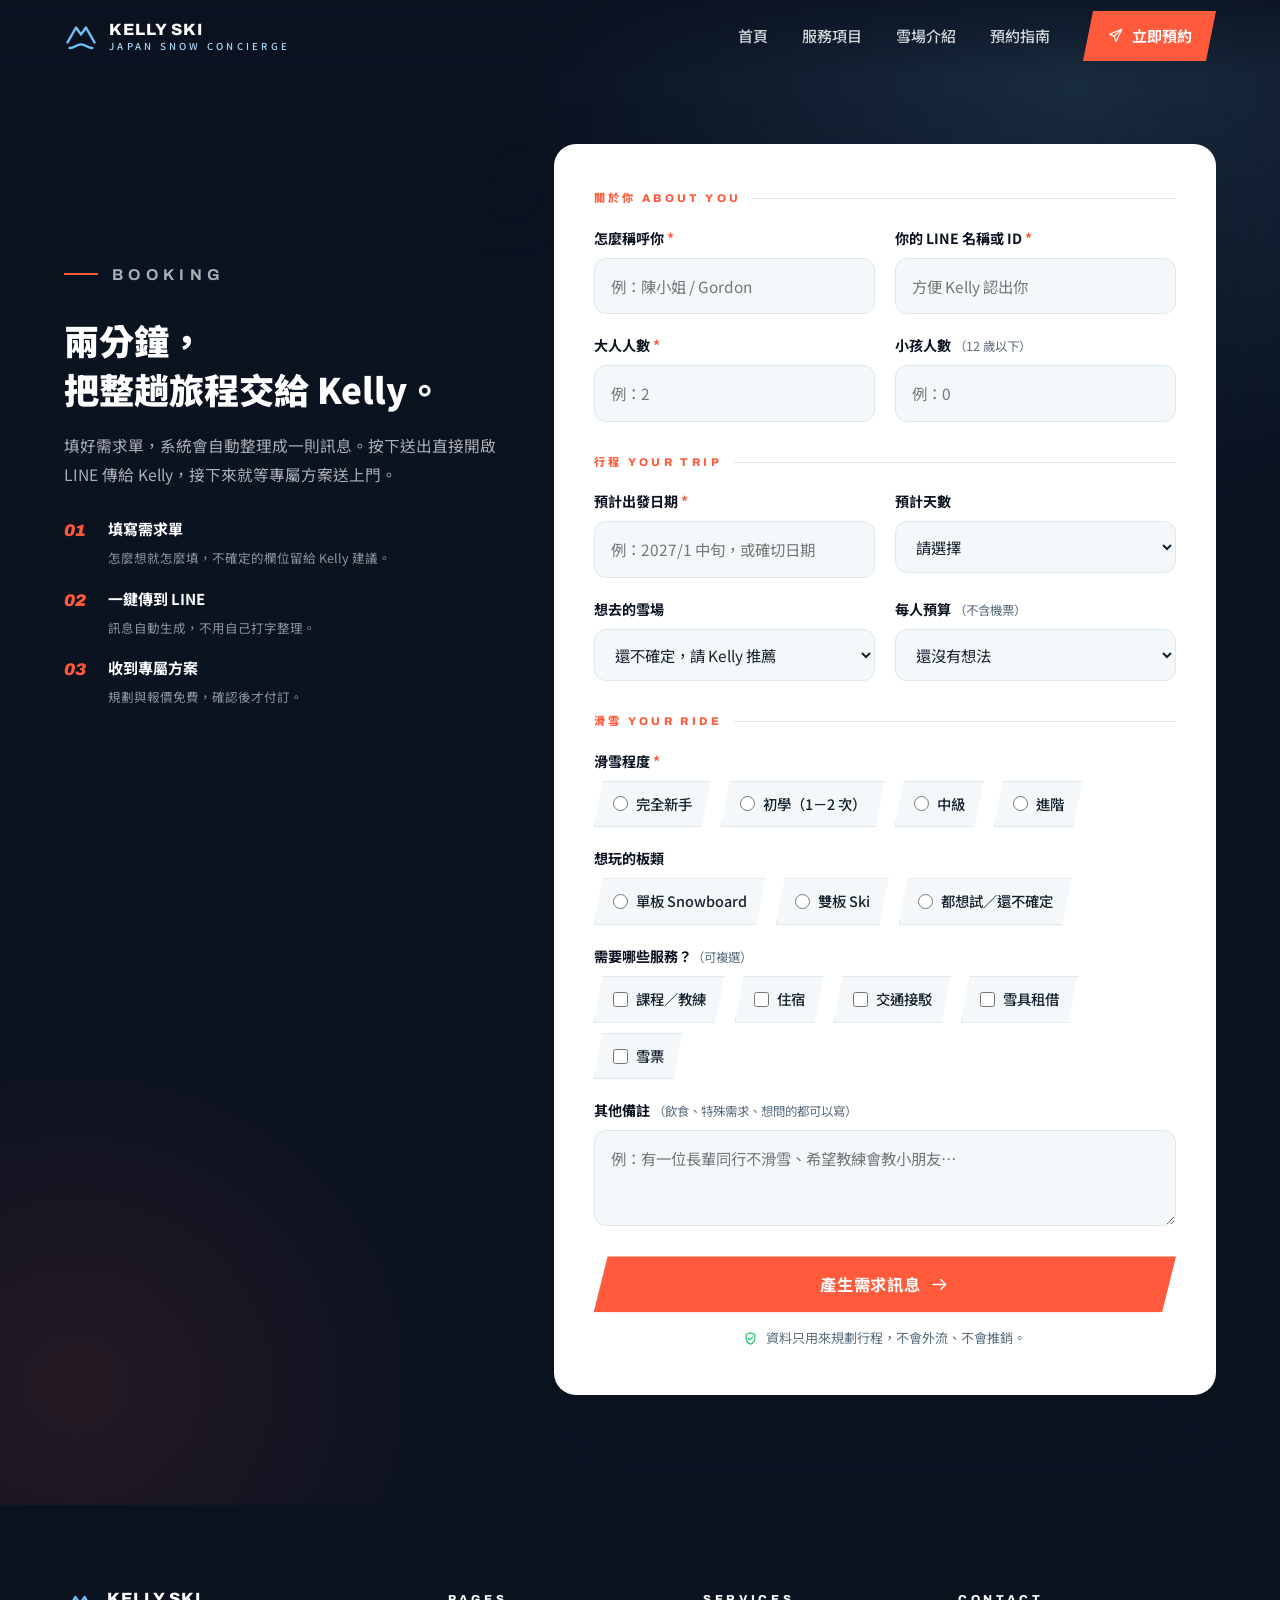
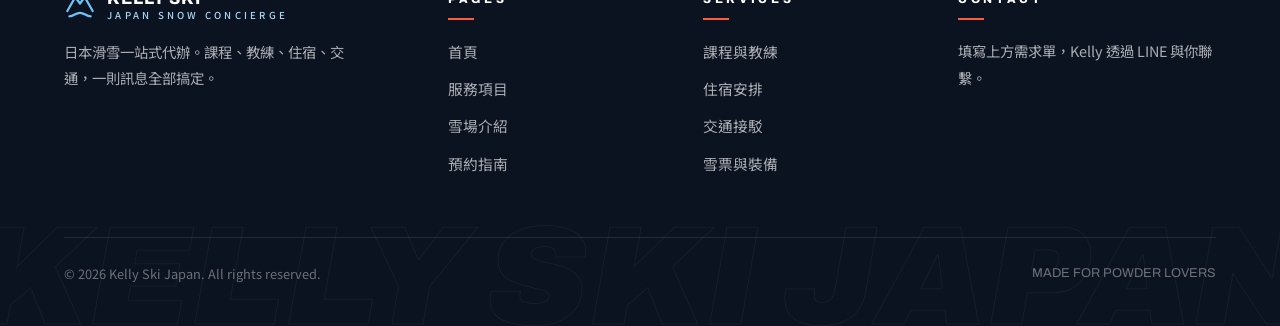
==== booking.html @ 8070adba "Redesign as premium multi-page site with hand-drawn SVG artwork - Split single page into 5 pages: ho" ====
<!DOCTYPE html>
<html lang="zh-Hant">
<head>
<meta charset="UTF-8">
<meta name="viewport" content="width=device-width, initial-scale=1.0">
<title>立即預約｜Kelly Ski Japan 日本滑雪一站式代辦</title>
<meta name="description" content="兩分鐘填寫滑雪需求單：日期、人數、程度、預算，自動整理成訊息一鍵傳給 Kelly 的 LINE，免費規劃專屬行程。">
<link rel="icon" href="data:image/svg+xml,%3Csvg xmlns='http://www.w3.org/2000/svg' viewBox='0 0 64 64'%3E%3Crect width='64' height='64' rx='14' fill='%230b1220'/%3E%3Cpath d='M10 44 26 18l10 14 6-8 12 20Z' fill='%236fc3f7'/%3E%3Cpath d='M14 52c8 0 10-5 18-5s10 5 18 5' stroke='%23ff5a3c' stroke-width='4' fill='none' stroke-linecap='round'/%3E%3C/svg%3E">
<link rel="preconnect" href="https://fonts.googleapis.com">
<link rel="preconnect" href="https://fonts.gstatic.com" crossorigin>
<link href="https://fonts.googleapis.com/css2?family=Archivo:ital,wght@0,500;0,700;0,800;0,900;1,700;1,900&family=Noto+Sans+TC:wght@400;500;700;900&display=swap" rel="stylesheet">
<link rel="stylesheet" href="styles.css">
<style>
  .booking-page {
    background:
      radial-gradient(70% 46% at 84% 6%, rgba(111, 195, 247, 0.14), transparent 62%),
      radial-gradient(50% 40% at 6% 92%, rgba(255, 90, 60, 0.1), transparent 60%),
      var(--k-black);
    min-height: 100vh;
    padding: calc(var(--nav-h) + 72px) 0 110px;
    position: relative;
    overflow: hidden;
  }
  .booking-page .ghost { top: 90px; right: -30px; }
</style>
</head>
<body data-page="booking">

<!-- ======= 手繪圖示庫 ======= -->
<svg xmlns="http://www.w3.org/2000/svg" style="display:none" aria-hidden="true">
  <symbol id="i-mark" viewBox="0 0 24 24"><path d="M2.5 16.5 8.5 6l3.5 5 3.5-5 6 10.5"/><path d="M4 20.5c3.5 0 4.5-2.6 8-2.6s4.5 2.6 8 2.6"/></symbol>
  <symbol id="i-ski" viewBox="0 0 24 24"><circle cx="15" cy="4.2" r="1.9"/><path d="M14 7.2 10.5 11l2.6 3-1.8 3.6"/><path d="M13.4 8.6l3.4 1.6 2.2 3.4"/><path d="M4.5 19.2 19 15.4"/><path d="M6 21.8 20.5 18"/></symbol>
  <symbol id="i-board" viewBox="0 0 24 24"><g transform="rotate(-22 12 12)"><rect x="3" y="9.6" width="18" height="4.8" rx="2.4"/><path d="M8.5 9.6v4.8M15.5 9.6v4.8"/></g></symbol>
  <symbol id="i-coach" viewBox="0 0 24 24"><path d="M3.5 10.2 13.5 6v12l-10-4.2v-3.6Z"/><path d="M6.5 15.4V19a1.5 1.5 0 0 0 3 0v-2.2"/><path d="M16.5 9.2a4.6 4.6 0 0 1 0 5.6"/><path d="M19 7a8 8 0 0 1 0 10"/></symbol>
  <symbol id="i-bed" viewBox="0 0 24 24"><path d="M3 19V9"/><path d="M3 13h13.5A4.5 4.5 0 0 1 21 17.5V19"/><path d="M3 17h18"/><circle cx="7.2" cy="10.8" r="1.8"/></symbol>
  <symbol id="i-bus" viewBox="0 0 24 24"><rect x="3.5" y="4.5" width="17" height="13" rx="2.5"/><path d="M3.5 11.5h17"/><path d="M12 4.5v7"/><circle cx="7.6" cy="19.4" r="1.4"/><circle cx="16.4" cy="19.4" r="1.4"/></symbol>
  <symbol id="i-lift" viewBox="0 0 24 24"><path d="M2 5l20-2.6"/><path d="M12.4 3.9V8"/><rect x="7.5" y="8" width="9.8" height="9.5" rx="2.4"/><path d="M7.5 12.6h9.8"/></symbol>
  <symbol id="i-ticket" viewBox="0 0 24 24"><path d="M4 8.5a2 2 0 0 1 2-2h12a2 2 0 0 1 2 2v1.2a2.3 2.3 0 0 0 0 4.6v1.2a2 2 0 0 1-2 2H6a2 2 0 0 1-2-2v-1.2a2.3 2.3 0 0 0 0-4.6Z"/><path d="M14.5 6.5v11" stroke-dasharray="2.4 2.6"/></symbol>
  <symbol id="i-gear" viewBox="0 0 24 24"><path d="M5 13a7 7 0 0 1 14 0v2.4a1.6 1.6 0 0 1-1.6 1.6H6.6A1.6 1.6 0 0 1 5 15.4Z"/><path d="M5 13h14"/><path d="M9 17v1.3a3 3 0 0 0 6 0V17"/></symbol>
  <symbol id="i-cal" viewBox="0 0 24 24"><rect x="3.8" y="5.5" width="16.4" height="15" rx="2.5"/><path d="M3.8 10.5h16.4"/><path d="M8.5 3.2v4M15.5 3.2v4"/><path d="M8 14.5h3M13 14.5h3M8 17.5h3"/></symbol>
  <symbol id="i-pin" viewBox="0 0 24 24"><path d="M12 21.5S5.5 15.8 5.5 11a6.5 6.5 0 0 1 13 0c0 4.8-6.5 10.5-6.5 10.5Z"/><circle cx="12" cy="10.8" r="2.4"/></symbol>
  <symbol id="i-chat" viewBox="0 0 24 24"><path d="M4 7A2.8 2.8 0 0 1 6.8 4.2h10.4A2.8 2.8 0 0 1 20 7v6.4a2.8 2.8 0 0 1-2.8 2.8H10l-4.6 4v-4h-.4A2.8 2.8 0 0 1 4 13.4Z"/><path d="M8.4 10.7h.01M12 10.7h.01M15.6 10.7h.01" stroke-width="2.6"/></symbol>
  <symbol id="i-snow" viewBox="0 0 24 24"><path d="M12 2.8v18.4"/><path d="M4 7.4l16 9.2M20 7.4 4 16.6"/><path d="M9.6 4.4 12 6.5l2.4-2.1M14.4 19.6 12 17.5l-2.4 2.1"/></symbol>
  <symbol id="i-powder" viewBox="0 0 24 24"><path d="M3 9.4c3 0 3 2.2 6 2.2s3-2.2 6-2.2 3 2.2 6 2.2"/><path d="M3 15c3 0 3 2.2 6 2.2s3-2.2 6-2.2 3 2.2 6 2.2"/></symbol>
  <symbol id="i-check" viewBox="0 0 24 24"><circle cx="12" cy="12" r="8.6"/><path d="M8.2 12.4l2.6 2.7 5-5.4"/></symbol>
  <symbol id="i-tick" viewBox="0 0 24 24"><path d="M4.5 12.8l5 5L19.5 6.6"/></symbol>
  <symbol id="i-arrow" viewBox="0 0 24 24"><path d="M4 12h15"/><path d="M13.5 5.8 19.7 12l-6.2 6.2"/></symbol>
  <symbol id="i-chev" viewBox="0 0 24 24"><path d="M6 9.4l6 6 6-6"/></symbol>
  <symbol id="i-clock" viewBox="0 0 24 24"><circle cx="12" cy="12" r="8.6"/><path d="M12 7.4V12l3.4 2.2"/></symbol>
  <symbol id="i-yen" viewBox="0 0 24 24"><circle cx="12" cy="12" r="8.6"/><path d="M8.8 7.6 12 12.4l3.2-4.8M12 12.4V17M9.4 13.6h5.2M9.4 15.8h5.2"/></symbol>
  <symbol id="i-level" viewBox="0 0 24 24"><path d="M4.5 19.5v-3.4M9.5 19.5v-6.8M14.5 19.5V9.3M19.5 19.5V5.5"/></symbol>
  <symbol id="i-group" viewBox="0 0 24 24"><circle cx="9" cy="8.4" r="3.1"/><path d="M3.4 19.6a5.6 5.6 0 0 1 11.2 0"/><circle cx="16.9" cy="9.6" r="2.4"/><path d="M16.4 19.6a5.4 5.4 0 0 1 4.2-5.2"/></symbol>
  <symbol id="i-star" viewBox="0 0 24 24"><path d="m12 3.6 2.5 5.2 5.7.8-4.1 4 1 5.7-5.1-2.7-5.1 2.7 1-5.7-4.1-4 5.7-.8Z"/></symbol>
  <symbol id="i-shield" viewBox="0 0 24 24"><path d="M12 2.8 19 5.6v5.5c0 4.6-3 8.4-7 10-4-1.6-7-5.4-7-10V5.6Z"/><path d="m8.8 11.7 2.3 2.3 4.1-4.3"/></symbol>
  <symbol id="i-doc" viewBox="0 0 24 24"><path d="M6.5 4.6A1.6 1.6 0 0 1 8.1 3h5.7L18.5 7.7V19.4a1.6 1.6 0 0 1-1.6 1.6H8.1a1.6 1.6 0 0 1-1.6-1.6Z"/><path d="M13.8 3v4.9h4.7"/><path d="M9.6 12.4h5.2M9.6 15.8h5.2"/></symbol>
  <symbol id="i-send" viewBox="0 0 24 24"><path d="M20.6 3.4 3.4 10.2l6.7 2.7 2.7 7.7 7.8-17.2Z"/><path d="M20.6 3.4 10.1 12.9"/></symbol>
  <symbol id="i-copy" viewBox="0 0 24 24"><rect x="8.6" y="8.6" width="11" height="11.8" rx="2"/><path d="M15.4 8.6V6.2a2 2 0 0 0-2-2H6.2a2 2 0 0 0-2 2v7.2a2 2 0 0 0 2 2h2.4"/></symbol>
  <symbol id="i-onsen" viewBox="0 0 24 24"><path d="M4.5 14h15v.8a7.5 7.5 0 0 1-15 0Z"/><path d="M8.6 4.5c-1 1.4.8 2.4-.2 3.8M12 4.5c-1 1.4.8 2.4-.2 3.8M15.4 4.5c-1 1.4.8 2.4-.2 3.8"/></symbol>
  <symbol id="i-flag" viewBox="0 0 24 24"><path d="M6.5 21.5v-17"/><path d="M6.5 5c2-1.3 4-1.3 6 0s4 1.3 6 0v7.4c-2 1.3-4 1.3-6 0s-4-1.3-6 0"/></symbol>
  <symbol id="i-menu" viewBox="0 0 24 24"><path d="M4 7.2h16M4 12h16M4 16.8h10"/></symbol>
  <symbol id="i-close" viewBox="0 0 24 24"><path d="M5.6 5.6l12.8 12.8M18.4 5.6 5.6 18.4"/></symbol>
</svg>

<!-- ======= 導覽列 ======= -->
<header class="site-nav scrolled">
  <div class="nav-inner">
    <a class="brand" href="index.html">
      <svg class="mark ico" style="width:34px;height:34px;color:#6fc3f7"><use href="#i-mark"/></svg>
      <span class="brand-txt"><b>KELLY SKI</b><span>JAPAN SNOW CONCIERGE</span></span>
    </a>
    <button class="nav-burger" aria-label="開啟選單">
      <svg class="ico ic-menu"><use href="#i-menu"/></svg>
      <svg class="ico ic-close"><use href="#i-close"/></svg>
    </button>
    <nav class="nav-links">
      <a href="index.html">首頁</a>
      <a href="services.html">服務項目</a>
      <a href="resorts.html">雪場介紹</a>
      <a href="guide.html">預約指南</a>
      <a href="booking.html" class="nav-cta active"><svg class="ico"><use href="#i-send"/></svg>立即預約</a>
    </nav>
  </div>
</header>

<!-- ======= 預約區 ======= -->
<div class="booking-page">
  <span class="ghost">BOOK NOW</span>
  <div class="container">
    <div class="booking-wrap">

      <!-- 側欄說明 -->
      <aside class="booking-side reveal">
        <p class="eyebrow">Booking</p>
        <h2>兩分鐘，<br>把整趟旅程交給 Kelly。</h2>
        <p>填好需求單，系統會自動整理成一則訊息。按下送出直接開啟 LINE 傳給 Kelly，接下來就等專屬方案送上門。</p>
        <ul class="side-steps">
          <li><span class="sn en">01</span><span><b>填寫需求單</b><small>怎麼想就怎麼填，不確定的欄位留給 Kelly 建議。</small></span></li>
          <li><span class="sn en">02</span><span><b>一鍵傳到 LINE</b><small>訊息自動生成，不用自己打字整理。</small></span></li>
          <li><span class="sn en">03</span><span><b>收到專屬方案</b><small>規劃與報價免費，確認後才付訂。</small></span></li>
        </ul>
      </aside>

      <!-- 表單 -->
      <div>
        <form class="booking reveal" id="bookingForm" novalidate style="--d:0.1s">
          <p class="form-sec-label">關於你 About You</p>
          <div class="form-grid">
            <div class="field">
              <label for="fName">怎麼稱呼你 <span class="req">*</span></label>
              <input type="text" id="fName" name="name" placeholder="例：陳小姐 / Gordon" required>
            </div>
            <div class="field">
              <label for="fLine">你的 LINE 名稱或 ID <span class="req">*</span></label>
              <input type="text" id="fLine" name="line" placeholder="方便 Kelly 認出你" required>
            </div>
            <div class="field">
              <label for="fAdults">大人人數 <span class="req">*</span></label>
              <input type="number" id="fAdults" name="adults" min="1" max="50" placeholder="例：2" required>
            </div>
            <div class="field">
              <label for="fKids">小孩人數 <span class="opt">（12 歲以下）</span></label>
              <input type="number" id="fKids" name="kids" min="0" max="50" placeholder="例：0">
            </div>
          </div>

          <p class="form-sec-label">行程 Your Trip</p>
          <div class="form-grid">
            <div class="field">
              <label for="fDate">預計出發日期 <span class="req">*</span></label>
              <input type="text" id="fDate" name="date" placeholder="例：2027/1 中旬，或確切日期" required>
            </div>
            <div class="field">
              <label for="fDays">預計天數</label>
              <select id="fDays" name="days">
                <option value="">請選擇</option>
                <option>3 天以內</option>
                <option>4－5 天</option>
                <option>6－7 天</option>
                <option>8 天以上</option>
                <option>還不確定</option>
              </select>
            </div>
            <div class="field">
              <label for="fResort">想去的雪場</label>
              <select id="fResort" name="resort">
                <option value="">還不確定，請 Kelly 推薦</option>
                <option>二世谷 Niseko</option>
                <option>留壽都 Rusutsu</option>
                <option>富良野 Furano</option>
                <option>白馬 Hakuba</option>
                <option>野澤溫泉 Nozawa</option>
                <option>藏王溫泉 Zao</option>
                <option>苗場 Naeba</option>
                <option>輕井澤 Karuizawa</option>
                <option>其他（備註說明）</option>
              </select>
            </div>
            <div class="field">
              <label for="fBudget">每人預算 <span class="opt">（不含機票）</span></label>
              <select id="fBudget" name="budget">
                <option value="">還沒有想法</option>
                <option>3 萬台幣以內</option>
                <option>3－5 萬台幣</option>
                <option>5－8 萬台幣</option>
                <option>8 萬台幣以上</option>
              </select>
            </div>
          </div>

          <p class="form-sec-label">滑雪 Your Ride</p>
          <div class="form-grid">
            <div class="field full">
              <label>滑雪程度 <span class="req">*</span></label>
              <div class="choice-group">
                <label><input type="radio" name="level" value="完全新手（沒滑過）" required>完全新手</label>
                <label><input type="radio" name="level" value="初學（滑過 1－2 次）">初學（1－2 次）</label>
                <label><input type="radio" name="level" value="中級（可自行滑行）">中級</label>
                <label><input type="radio" name="level" value="進階">進階</label>
              </div>
            </div>
            <div class="field full">
              <label>想玩的板類</label>
              <div class="choice-group">
                <label><input type="radio" name="board" value="單板 Snowboard">單板 Snowboard</label>
                <label><input type="radio" name="board" value="雙板 Ski">雙板 Ski</label>
                <label><input type="radio" name="board" value="都想試 / 還不確定">都想試／還不確定</label>
              </div>
            </div>
            <div class="field full">
              <label>需要哪些服務？<span class="opt">（可複選）</span></label>
              <div class="choice-group">
                <label><input type="checkbox" name="services" value="滑雪課程／教練">課程／教練</label>
                <label><input type="checkbox" name="services" value="住宿">住宿</label>
                <label><input type="checkbox" name="services" value="交通接駁">交通接駁</label>
                <label><input type="checkbox" name="services" value="雪具租借">雪具租借</label>
                <label><input type="checkbox" name="services" value="雪票">雪票</label>
              </div>
            </div>
            <div class="field full">
              <label for="fNote">其他備註 <span class="opt">（飲食、特殊需求、想問的都可以寫）</span></label>
              <textarea id="fNote" name="note" placeholder="例：有一位長輩同行不滑雪、希望教練會教小朋友…"></textarea>
            </div>
          </div>

          <div class="form-actions">
            <button type="submit" class="btn btn-primary btn-block">產生需求訊息<svg class="ico slide"><use href="#i-arrow"/></svg></button>
            <p class="form-note"><svg class="ico"><use href="#i-shield"/></svg>資料只用來規劃行程，不會外流、不會推銷。</p>
          </div>
        </form>

        <!-- 結果 -->
        <div class="result" id="result">
          <h3><svg class="ico"><use href="#i-check"/></svg>需求單完成！</h3>
          <p class="hint">訊息已幫你整理好——按下方按鈕傳給 Kelly，或複製後貼到 LINE。</p>
          <textarea id="resultText" readonly></textarea>
          <div class="result-actions">
            <button class="btn btn-line-g" id="btnLine"><svg class="ico"><use href="#i-send"/></svg>用 LINE 傳給 Kelly</button>
            <button class="btn btn-dark" id="btnCopy"><svg class="ico"><use href="#i-copy"/></svg>複製訊息</button>
          </div>
        </div>
      </div>
    </div>
  </div>
</div>

<!-- ======= Footer ======= -->
<footer>
  <div class="container">
    <div class="foot-grid">
      <div class="foot-brand">
        <a class="brand" href="index.html">
          <svg class="ico" style="width:32px;height:32px;color:#6fc3f7"><use href="#i-mark"/></svg>
          <span class="brand-txt"><b>KELLY SKI</b><span>JAPAN SNOW CONCIERGE</span></span>
        </a>
        <p>日本滑雪一站式代辦。課程、教練、住宿、交通，一則訊息全部搞定。</p>
      </div>
      <div>
        <h4>Pages</h4>
        <nav>
          <a href="index.html">首頁</a>
          <a href="services.html">服務項目</a>
          <a href="resorts.html">雪場介紹</a>
          <a href="guide.html">預約指南</a>
        </nav>
      </div>
      <div>
        <h4>Services</h4>
        <nav>
          <a href="services.html#lessons">課程與教練</a>
          <a href="services.html#stay">住宿安排</a>
          <a href="services.html#transfer">交通接駁</a>
          <a href="services.html#gear">雪票與裝備</a>
        </nav>
      </div>
      <div class="foot-contact">
        <h4>Contact</h4>
        <p>填寫上方需求單，Kelly 透過 LINE 與你聯繫。</p>
      </div>
    </div>
    <div class="foot-bottom">
      <span>© <span data-year>2026</span> Kelly Ski Japan. All rights reserved.</span>
      <span class="en">MADE FOR POWDER LOVERS</span>
    </div>
  </div>
  <span class="foot-watermark">KELLY SKI JAPAN</span>
</footer>

<div class="toast" id="toast">已複製！貼到 LINE 傳給 Kelly 吧</div>

<script src="main.js"></script>
</body>
</html>
---- styles.css ----
/* =========================================================
   KELLY SKI JAPAN — 設計系統
   多頁式 / 高級感 × 運動感 / 全手繪 SVG 圖示
   ========================================================= */

:root {
  /* 色彩 */
  --k-black:   #0b1220;   /* 近黑深藍：主暗色 */
  --k-navy:    #10203a;
  --k-deep:    #16304f;
  --k-ice:     #6fc3f7;   /* 冰藍：輔助亮色 */
  --k-ice-dim: #a8d8f5;
  --k-ice-bg:  #e9f4fc;
  --k-paper:   #f4f8fb;   /* 淺色區塊底 */
  --k-white:   #ffffff;
  --k-ink:     #17222f;
  --k-muted:   #5a6b7d;
  --k-line:    #dde8f0;
  --k-accent:  #ff5a3c;   /* 電光橘紅：運動感點綴 */
  --k-accent-d:#e6431f;
  --k-green:   #06c755;   /* LINE */

  /* 字體 */
  --f-tc: 'Noto Sans TC', 'PingFang TC', 'Microsoft JhengHei', system-ui, sans-serif;
  --f-en: 'Archivo', 'Noto Sans TC', system-ui, sans-serif;

  /* 其他 */
  --radius: 18px;
  --shadow:    0 10px 30px rgba(11, 18, 32, 0.10);
  --shadow-lg: 0 30px 70px rgba(11, 18, 32, 0.28);
  --maxw: 1200px;
  --nav-h: 72px;
}

* { margin: 0; padding: 0; box-sizing: border-box; }

html { scroll-behavior: smooth; }

body {
  font-family: var(--f-tc);
  color: var(--k-ink);
  background: var(--k-paper);
  line-height: 1.85;
  -webkit-font-smoothing: antialiased;
  overflow-x: hidden;
}

img, svg { max-width: 100%; }
svg { display: block; }
a { color: inherit; }
::selection { background: var(--k-ice); color: var(--k-black); }

.container { max-width: var(--maxw); margin: 0 auto; padding: 0 24px; }

.en { font-family: var(--f-en); }

/* ---------- 手繪圖示 ---------- */
.ico {
  width: 24px; height: 24px;
  stroke: currentColor; fill: none;
  stroke-width: 1.7; stroke-linecap: round; stroke-linejoin: round;
  flex-shrink: 0;
}

/* =========================================================
   導覽列
   ========================================================= */
.site-nav {
  position: fixed;
  top: 0; left: 0; right: 0;
  z-index: 1000;
  height: var(--nav-h);
  transition: background 0.35s, box-shadow 0.35s, height 0.35s;
  background: linear-gradient(180deg, rgba(11,18,32,0.72), rgba(11,18,32,0));
}
.site-nav.scrolled {
  background: rgba(11, 18, 32, 0.96);
  backdrop-filter: blur(12px);
  box-shadow: 0 10px 30px rgba(0, 0, 0, 0.35);
  height: 64px;
}

.nav-inner {
  max-width: var(--maxw);
  margin: 0 auto;
  padding: 0 24px;
  height: 100%;
  display: flex;
  align-items: center;
  justify-content: space-between;
  gap: 16px;
}

.brand {
  display: flex; align-items: center; gap: 11px;
  text-decoration: none; color: var(--k-white);
  z-index: 1102;
}
.brand .mark { width: 34px; height: 34px; }
.brand-txt { line-height: 1.05; display: flex; flex-direction: column; }
.brand-txt b {
  font-family: var(--f-en);
  font-weight: 800; font-size: 1.02rem; letter-spacing: 0.06em;
}
.brand-txt span {
  font-size: 0.6rem; letter-spacing: 0.34em;
  color: var(--k-ice-dim); font-weight: 500; margin-top: 3px;
}

.nav-links { display: flex; align-items: center; gap: 4px; }
.nav-links a {
  position: relative;
  color: rgba(255, 255, 255, 0.82);
  text-decoration: none;
  font-size: 0.94rem; font-weight: 500;
  padding: 10px 15px;
  transition: color 0.2s;
}
.nav-links a::after {
  content: "";
  position: absolute;
  left: 15px; right: 15px; bottom: 4px;
  height: 2px;
  background: var(--k-accent);
  transform: scaleX(0);
  transform-origin: left;
  transition: transform 0.28s cubic-bezier(0.6, 0, 0.2, 1);
}
.nav-links a:hover { color: var(--k-white); }
.nav-links a:hover::after { transform: scaleX(1); }
.nav-links a.active { color: var(--k-white); font-weight: 700; }
.nav-links a.active::after { transform: scaleX(1); }

.nav-links a.nav-cta {
  margin-left: 14px;
  background: var(--k-accent);
  color: var(--k-white);
  font-weight: 700;
  padding: 11px 24px;
  clip-path: polygon(10px 0, 100% 0, calc(100% - 10px) 100%, 0 100%);
  transition: background 0.2s, transform 0.2s;
  display: inline-flex; align-items: center; gap: 8px;
}
.nav-links a.nav-cta::after { display: none; }
.nav-links a.nav-cta:hover { background: var(--k-accent-d); transform: translateY(-1px); }
.nav-links a.nav-cta .ico { width: 17px; height: 17px; }

.nav-burger {
  display: none;
  width: 46px; height: 46px;
  align-items: center; justify-content: center;
  background: none; border: none; cursor: pointer;
  color: var(--k-white);
  z-index: 1102;
}
.nav-burger .ico { width: 26px; height: 26px; }
.nav-burger .ic-close { display: none; }

@media (max-width: 860px) {
  .nav-burger { display: inline-flex; }
  .nav-links {
    position: fixed;
    inset: 0;
    z-index: 1101;
    flex-direction: column;
    justify-content: center;
    gap: 6px;
    background:
      radial-gradient(90% 60% at 80% 10%, rgba(111, 195, 247, 0.12), transparent 60%),
      var(--k-black);
    opacity: 0;
    pointer-events: none;
    transition: opacity 0.3s;
  }
  .nav-open .nav-links { opacity: 1; pointer-events: auto; }
  .nav-links a { font-size: 1.35rem; font-weight: 700; padding: 14px 20px; }
  .nav-links a.nav-cta { margin: 18px 0 0; font-size: 1.1rem; }
  .nav-open .nav-burger .ic-menu { display: none; }
  .nav-open .nav-burger .ic-close { display: block; }
  body.nav-open { overflow: hidden; }
}

/* =========================================================
   按鈕
   ========================================================= */
.btn {
  display: inline-flex; align-items: center; justify-content: center; gap: 10px;
  font-family: var(--f-tc);
  font-size: 1.02rem; font-weight: 700;
  padding: 16px 34px;
  text-decoration: none;
  cursor: pointer;
  border: none;
  clip-path: polygon(14px 0, 100% 0, calc(100% - 14px) 100%, 0 100%);
  transition: transform 0.18s, background 0.22s, box-shadow 0.22s;
  letter-spacing: 0.04em;
}
.btn .ico { width: 19px; height: 19px; transition: transform 0.22s; }
.btn:hover .ico.slide { transform: translateX(5px); }
.btn:active { transform: scale(0.97); }

.btn-primary {
  background: var(--k-accent); color: var(--k-white);
  box-shadow: 0 14px 34px rgba(255, 90, 60, 0.35);
}
.btn-primary:hover { background: var(--k-accent-d); transform: translateY(-2px); }

.btn-outline {
  background: rgba(255, 255, 255, 0.14);
  color: var(--k-white);
  backdrop-filter: blur(3px);
}
.btn-outline:hover { background: rgba(255, 255, 255, 0.26); transform: translateY(-2px); }

.btn-dark {
  background: var(--k-black); color: var(--k-white);
}
.btn-dark:hover { background: var(--k-deep); transform: translateY(-2px); }

.btn-line-g {
  background: var(--k-green); color: var(--k-white);
  box-shadow: 0 14px 34px rgba(6, 199, 85, 0.3);
}
.btn-line-g:hover { background: #05a648; transform: translateY(-2px); }

.btn-block { width: 100%; }

/* =========================================================
   區塊骨架
   ========================================================= */
section { position: relative; padding: 104px 0; }
@media (max-width: 700px) { section { padding: 72px 0; } }

.sec-head { position: relative; margin-bottom: 56px; }
.sec-head.center { text-align: center; }

.eyebrow {
  display: inline-flex; align-items: center; gap: 14px;
  font-family: var(--f-en);
  font-size: 0.78rem; font-weight: 700;
  letter-spacing: 0.34em;
  color: var(--k-accent);
  text-transform: uppercase;
  margin-bottom: 16px;
}
.eyebrow::before {
  content: "";
  width: 34px; height: 2px;
  background: var(--k-accent);
}
.sec-head.center .eyebrow::after {
  content: "";
  width: 34px; height: 2px;
  background: var(--k-accent);
}

.sec-head h2 {
  font-size: clamp(1.75rem, 4.6vw, 2.7rem);
  font-weight: 900;
  color: var(--k-black);
  line-height: 1.35;
  letter-spacing: 0.03em;
}
.sec-head .sub {
  margin-top: 14px;
  color: var(--k-muted);
  max-width: 620px;
  font-size: 1.02rem;
}
.sec-head.center .sub { margin-left: auto; margin-right: auto; }

/* 幽靈背景字 */
.ghost {
  position: absolute;
  z-index: 0;
  font-family: var(--f-en);
  font-weight: 900;
  font-style: italic;
  font-size: clamp(4.4rem, 15vw, 12rem);
  letter-spacing: 0.02em;
  line-height: 1;
  color: transparent;
  -webkit-text-stroke: 1.5px rgba(16, 32, 58, 0.09);
  pointer-events: none;
  user-select: none;
  white-space: nowrap;
}
.on-dark .ghost { -webkit-text-stroke-color: rgba(255, 255, 255, 0.07); }

/* 深色區塊 */
.on-dark { background: var(--k-black); color: rgba(255, 255, 255, 0.86); }
.on-dark .sec-head h2 { color: var(--k-white); }
.on-dark .sec-head .sub { color: rgba(255, 255, 255, 0.65); }

/* 斜切區塊 */
.slant-top    { clip-path: polygon(0 3.2vw, 100% 0, 100% 100%, 0 100%); margin-top: -3.2vw; padding-top: calc(104px + 3.2vw); }
.slant-bottom { clip-path: polygon(0 0, 100% 0, 100% calc(100% - 3.2vw), 0 100%); padding-bottom: calc(104px + 3.2vw); }

/* =========================================================
   首頁 Hero
   ========================================================= */
.hero {
  position: relative;
  min-height: 100svh;
  display: flex;
  align-items: center;
  color: var(--k-white);
  background: var(--k-black);
  overflow: hidden;
  padding: calc(var(--nav-h) + 40px) 0 120px;
}
.hero-art {
  position: absolute; inset: 0;
  z-index: 0;
}
.hero-art svg { width: 100%; height: 100%; object-fit: cover; }

.hero-inner {
  position: relative; z-index: 2;
  width: 100%;
}

.hero-kicker {
  display: inline-flex; align-items: center; gap: 12px;
  font-family: var(--f-en);
  font-size: 0.8rem; font-weight: 700;
  letter-spacing: 0.42em;
  text-transform: uppercase;
  color: var(--k-ice);
  margin-bottom: 26px;
}
.hero-kicker::before { content: ""; width: 42px; height: 2px; background: var(--k-accent); }

.hero h1 {
  font-size: clamp(2.5rem, 7.2vw, 4.9rem);
  font-weight: 900;
  line-height: 1.22;
  letter-spacing: 0.035em;
  margin-bottom: 8px;
  text-shadow: 0 6px 40px rgba(0, 0, 0, 0.45);
}
.hero h1 .hl { color: var(--k-ice); }
.hero h1 .stroke-line {
  display: inline-block;
  font-family: var(--f-en);
  font-style: italic;
  color: transparent;
  -webkit-text-stroke: 2px rgba(255, 255, 255, 0.75);
  letter-spacing: 0.01em;
}

.hero .sub {
  margin-top: 20px;
  font-size: clamp(1.02rem, 2.2vw, 1.22rem);
  color: rgba(255, 255, 255, 0.82);
  max-width: 560px;
}

.hero-ctas { display: flex; gap: 16px; flex-wrap: wrap; margin-top: 40px; }

.hero-badges {
  display: flex; gap: 28px; flex-wrap: wrap;
  margin-top: 54px;
}
.hero-badges .hb {
  display: flex; align-items: center; gap: 11px;
  font-size: 0.92rem; font-weight: 500;
  color: rgba(255, 255, 255, 0.85);
}
.hero-badges .hb .ico { width: 21px; height: 21px; color: var(--k-ice); }

.scroll-cue {
  position: absolute;
  bottom: 26px; left: 50%;
  transform: translateX(-50%);
  z-index: 3;
  display: flex; flex-direction: column; align-items: center; gap: 8px;
  color: rgba(255, 255, 255, 0.55);
  font-family: var(--f-en);
  font-size: 0.66rem; letter-spacing: 0.4em; text-transform: uppercase;
}
.scroll-cue .bar {
  width: 1.5px; height: 44px;
  background: linear-gradient(180deg, rgba(255,255,255,0.7), transparent);
  overflow: hidden; position: relative;
}
.scroll-cue .bar::after {
  content: "";
  position: absolute; top: -50%; left: 0;
  width: 100%; height: 50%;
  background: var(--k-accent);
  animation: cueDrop 1.8s ease-in-out infinite;
}
@keyframes cueDrop { to { top: 110%; } }

/* =========================================================
   跑馬燈
   ========================================================= */
.marquee {
  position: relative;
  z-index: 5;
  background: var(--k-accent);
  color: var(--k-white);
  transform: rotate(-1.1deg) scale(1.03);
  overflow: hidden;
  padding: 13px 0;
  box-shadow: 0 18px 44px rgba(255, 90, 60, 0.3);
  margin-top: -32px;
}
.marquee-track {
  display: flex; gap: 54px;
  width: max-content;
  animation: marquee 26s linear infinite;
}
.marquee span {
  display: inline-flex; align-items: center; gap: 54px;
  font-family: var(--f-en);
  font-weight: 900; font-style: italic;
  font-size: 1.06rem;
  letter-spacing: 0.22em;
  white-space: nowrap;
}
.marquee .ico { width: 15px; height: 15px; stroke-width: 2.2; }
@keyframes marquee { to { transform: translateX(-50%); } }
@media (prefers-reduced-motion: reduce) {
  .marquee-track { animation: none; }
  .scroll-cue .bar::after { animation: none; }
}

/* =========================================================
   賣點 / 服務卡片
   ========================================================= */
.grid-3 { display: grid; grid-template-columns: repeat(3, 1fr); gap: 26px; }
.grid-4 { display: grid; grid-template-columns: repeat(4, 1fr); gap: 24px; }
.grid-2 { display: grid; grid-template-columns: repeat(2, 1fr); gap: 26px; }
@media (max-width: 980px) {
  .grid-3, .grid-4 { grid-template-columns: repeat(2, 1fr); }
}
@media (max-width: 620px) {
  .grid-3, .grid-4, .grid-2 { grid-template-columns: 1fr; }
}

.pt-card {
  position: relative;
  background: var(--k-white);
  border: 1px solid var(--k-line);
  border-radius: var(--radius);
  padding: 40px 32px 36px;
  overflow: hidden;
  transition: transform 0.28s, box-shadow 0.28s, border-color 0.28s;
}
.pt-card::before {
  content: "";
  position: absolute;
  top: 0; left: 0;
  width: 100%; height: 3px;
  background: linear-gradient(90deg, var(--k-accent), var(--k-ice));
  transform: scaleX(0);
  transform-origin: left;
  transition: transform 0.4s cubic-bezier(0.6, 0, 0.2, 1);
}
.pt-card:hover { transform: translateY(-8px); box-shadow: var(--shadow-lg); border-color: transparent; }
.pt-card:hover::before { transform: scaleX(1); }

.pt-card .idx {
  position: absolute;
  top: 22px; right: 26px;
  font-family: var(--f-en);
  font-weight: 900; font-style: italic;
  font-size: 2.5rem;
  color: transparent;
  -webkit-text-stroke: 1.3px rgba(16, 32, 58, 0.14);
  line-height: 1;
}
.svc-icon {
  width: 64px; height: 64px;
  border-radius: 16px;
  background: linear-gradient(135deg, var(--k-ice-bg), #d8ecfa);
  color: var(--k-deep);
  display: flex; align-items: center; justify-content: center;
  margin-bottom: 22px;
}
.svc-icon .ico { width: 32px; height: 32px; stroke-width: 1.55; }
.pt-card h3 { font-size: 1.22rem; font-weight: 900; color: var(--k-black); margin-bottom: 4px; letter-spacing: 0.02em; }
.pt-card .en-sub {
  font-family: var(--f-en);
  font-size: 0.68rem; font-weight: 700;
  letter-spacing: 0.3em; text-transform: uppercase;
  color: var(--k-accent);
  margin-bottom: 14px;
}
.pt-card p { font-size: 0.95rem; color: var(--k-muted); }
.pt-card ul { list-style: none; margin-top: 16px; display: flex; flex-direction: column; gap: 9px; }
.pt-card ul li {
  display: flex; align-items: flex-start; gap: 10px;
  font-size: 0.92rem; color: var(--k-ink);
}
.pt-card ul li .ico { width: 18px; height: 18px; color: var(--k-accent); margin-top: 5px; }

/* =========================================================
   流程步驟
   ========================================================= */
.steps { display: grid; grid-template-columns: repeat(4, 1fr); gap: 22px; counter-reset: step; }
@media (max-width: 980px) { .steps { grid-template-columns: repeat(2, 1fr); } }
@media (max-width: 620px) { .steps { grid-template-columns: 1fr; } }

.step {
  position: relative;
  padding: 30px 26px 30px;
  background: rgba(255, 255, 255, 0.045);
  border: 1px solid rgba(255, 255, 255, 0.1);
  border-radius: var(--radius);
  transition: background 0.25s, transform 0.25s;
}
.step:hover { background: rgba(255, 255, 255, 0.08); transform: translateY(-6px); }
.step .n {
  font-family: var(--f-en);
  font-weight: 900; font-style: italic;
  font-size: 3.4rem; line-height: 1;
  color: transparent;
  -webkit-text-stroke: 1.6px var(--k-ice);
  display: block;
  margin-bottom: 16px;
}
.step h3 { color: var(--k-white); font-size: 1.12rem; font-weight: 700; margin-bottom: 8px; display: flex; align-items: center; gap: 10px; }
.step h3 .ico { width: 21px; height: 21px; color: var(--k-accent); }
.step p { font-size: 0.92rem; color: rgba(255, 255, 255, 0.62); }
.step .arrow-next {
  position: absolute;
  top: 50%; right: -19px;
  transform: translateY(-50%);
  color: var(--k-accent);
  z-index: 2;
}
.step .arrow-next .ico { width: 22px; height: 22px; stroke-width: 2.2; }
@media (max-width: 980px) { .step .arrow-next { display: none; } }

/* =========================================================
   雪場卡片
   ========================================================= */
.resort-grid { display: grid; grid-template-columns: repeat(3, 1fr); gap: 28px; }
@media (max-width: 980px) { .resort-grid { grid-template-columns: repeat(2, 1fr); } }
@media (max-width: 640px) { .resort-grid { grid-template-columns: 1fr; } }

.resort-card {
  position: relative;
  background: var(--k-white);
  border-radius: var(--radius);
  overflow: hidden;
  border: 1px solid var(--k-line);
  box-shadow: var(--shadow);
  transition: transform 0.3s, box-shadow 0.3s;
  display: flex; flex-direction: column;
}
.resort-card:hover { transform: translateY(-9px); box-shadow: var(--shadow-lg); }

.resort-scene { position: relative; aspect-ratio: 16 / 10; overflow: hidden; }
.resort-scene svg {
  position: absolute; inset: 0;
  width: 100%; height: 100%;
  transition: transform 0.6s cubic-bezier(0.2, 0.6, 0.2, 1);
}
.resort-card:hover .resort-scene svg { transform: scale(1.06); }

.resort-scene .region {
  position: absolute; top: 14px; left: 14px; z-index: 2;
  background: rgba(11, 18, 32, 0.78);
  backdrop-filter: blur(4px);
  color: var(--k-ice-dim);
  font-size: 0.72rem; font-weight: 700; letter-spacing: 0.18em;
  padding: 5px 13px;
  clip-path: polygon(7px 0, 100% 0, calc(100% - 7px) 100%, 0 100%);
}

.resort-body { padding: 24px 26px 26px; flex: 1; display: flex; flex-direction: column; }
.resort-body .en-name {
  font-family: var(--f-en);
  font-weight: 800; font-style: italic;
  font-size: 0.74rem; letter-spacing: 0.26em; text-transform: uppercase;
  color: var(--k-accent);
  margin-bottom: 4px;
}
.resort-body h3 { font-size: 1.3rem; font-weight: 900; color: var(--k-black); margin-bottom: 10px; }
.resort-body p { font-size: 0.93rem; color: var(--k-muted); flex: 1; }

.resort-meta {
  display: flex; gap: 8px; flex-wrap: wrap;
  margin-top: 18px; padding-top: 18px;
  border-top: 1px solid var(--k-line);
}
.resort-meta span {
  display: inline-flex; align-items: center; gap: 7px;
  font-size: 0.8rem; font-weight: 500; color: var(--k-deep);
  background: var(--k-ice-bg);
  padding: 5px 12px;
  border-radius: 999px;
}
.resort-meta .ico { width: 15px; height: 15px; stroke-width: 1.9; }

/* =========================================================
   內頁 Hero
   ========================================================= */
.page-hero {
  position: relative;
  background: var(--k-black);
  color: var(--k-white);
  padding: calc(var(--nav-h) + 76px) 0 96px;
  overflow: hidden;
}
.page-hero .ph-art { position: absolute; inset: 0; z-index: 0; opacity: 0.9; }
.page-hero .ph-art svg { width: 100%; height: 100%; }
.page-hero .container { position: relative; z-index: 2; }
.page-hero .ghost { top: 12px; right: -10px; }
.page-hero h1 {
  font-size: clamp(2rem, 5.4vw, 3.3rem);
  font-weight: 900;
  letter-spacing: 0.04em;
  line-height: 1.3;
  margin-bottom: 14px;
}
.page-hero .lede { color: rgba(255, 255, 255, 0.72); max-width: 620px; font-size: 1.05rem; }

.crumbs {
  display: flex; align-items: center; gap: 10px;
  font-family: var(--f-en);
  font-size: 0.72rem; font-weight: 700;
  letter-spacing: 0.3em; text-transform: uppercase;
  color: var(--k-ice);
  margin-bottom: 22px;
}
.crumbs .sep { color: var(--k-accent); }

/* =========================================================
   服務詳情（大區塊）
   ========================================================= */
.svc-row {
  display: grid;
  grid-template-columns: 1fr 1.15fr;
  gap: 56px;
  align-items: center;
  padding: 72px 0;
  border-bottom: 1px solid var(--k-line);
}
.svc-row:last-of-type { border-bottom: none; }
.svc-row.flip .svc-visual { order: 2; }
@media (max-width: 900px) {
  .svc-row { grid-template-columns: 1fr; gap: 34px; padding: 56px 0; }
  .svc-row.flip .svc-visual { order: 0; }
}

.svc-visual {
  position: relative;
  border-radius: var(--radius);
  overflow: hidden;
  aspect-ratio: 16 / 11;
  box-shadow: var(--shadow-lg);
}
.svc-visual svg { position: absolute; inset: 0; width: 100%; height: 100%; }
.svc-visual .tagchip {
  position: absolute; bottom: 16px; left: 16px; z-index: 2;
  font-family: var(--f-en);
  font-weight: 800; font-style: italic;
  letter-spacing: 0.24em; font-size: 0.7rem; text-transform: uppercase;
  color: var(--k-white);
  background: rgba(11, 18, 32, 0.8);
  padding: 7px 16px;
  clip-path: polygon(8px 0, 100% 0, calc(100% - 8px) 100%, 0 100%);
}

.svc-detail .num {
  font-family: var(--f-en);
  font-weight: 900; font-style: italic;
  font-size: 1rem; letter-spacing: 0.2em;
  color: var(--k-accent);
  display: block; margin-bottom: 10px;
}
.svc-detail h2 {
  font-size: clamp(1.5rem, 3.6vw, 2.1rem);
  font-weight: 900; color: var(--k-black);
  margin-bottom: 16px; letter-spacing: 0.03em;
}
.svc-detail > p { color: var(--k-muted); margin-bottom: 22px; }

.svc-list { list-style: none; display: grid; gap: 12px; }
.svc-list li {
  display: flex; gap: 13px; align-items: flex-start;
  background: var(--k-white);
  border: 1px solid var(--k-line);
  border-radius: 12px;
  padding: 14px 18px;
  font-size: 0.95rem;
  transition: transform 0.2s, box-shadow 0.2s;
}
.svc-list li:hover { transform: translateX(6px); box-shadow: var(--shadow); }
.svc-list li .ico { width: 20px; height: 20px; color: var(--k-accent); margin-top: 5px; }
.svc-list li b { color: var(--k-black); }
.svc-list li small { display: block; color: var(--k-muted); font-size: 0.86rem; }

/* =========================================================
   雪季時間軸
   ========================================================= */
.season-bar { display: grid; grid-template-columns: repeat(4, 1fr); gap: 10px; margin-top: 26px; }
@media (max-width: 620px) { .season-bar { grid-template-columns: repeat(2, 1fr); } }
.season-cell {
  border-radius: 12px;
  padding: 18px 16px;
  color: var(--k-white);
  position: relative;
  overflow: hidden;
}
.season-cell .m {
  font-family: var(--f-en); font-weight: 900; font-style: italic;
  font-size: 1.5rem; display: block; line-height: 1.1;
}
.season-cell .d { font-size: 0.82rem; opacity: 0.85; }
.s-dec { background: linear-gradient(135deg, #35648f, #4a7fae); }
.s-jan { background: linear-gradient(135deg, #16304f, #2a5787); }
.s-feb { background: linear-gradient(135deg, #10203a, #234a76); }
.s-mar { background: linear-gradient(135deg, #48708f, #6f95b2); }
.season-cell .best {
  position: absolute; top: 10px; right: -30px;
  background: var(--k-accent);
  font-size: 0.66rem; font-weight: 700; letter-spacing: 0.16em;
  padding: 3px 34px;
  transform: rotate(38deg);
}

/* =========================================================
   FAQ
   ========================================================= */
.faq-list { max-width: 820px; margin: 0 auto; position: relative; z-index: 1; }
details.faq {
  background: var(--k-white);
  border: 1px solid var(--k-line);
  border-radius: 14px;
  margin-bottom: 14px;
  overflow: hidden;
  transition: box-shadow 0.25s, border-color 0.25s;
}
details.faq[open] { box-shadow: var(--shadow); border-color: transparent; }
details.faq summary {
  cursor: pointer;
  list-style: none;
  padding: 21px 26px;
  display: flex; align-items: center; gap: 16px;
  font-weight: 700; font-size: 1.02rem; color: var(--k-black);
}
details.faq summary::-webkit-details-marker { display: none; }
details.faq summary .q {
  font-family: var(--f-en);
  font-weight: 900; font-style: italic;
  color: var(--k-accent);
  font-size: 0.86rem; letter-spacing: 0.1em;
  flex-shrink: 0;
}
details.faq summary .chev { margin-left: auto; color: var(--k-deep); transition: transform 0.3s; }
details.faq summary .chev .ico { width: 20px; height: 20px; }
details.faq[open] summary .chev { transform: rotate(180deg); }
details.faq .a {
  padding: 0 26px 22px 62px;
  color: var(--k-muted);
  font-size: 0.96rem;
}
@media (max-width: 620px) { details.faq .a { padding-left: 26px; } }

/* =========================================================
   行前清單
   ========================================================= */
.check-grid { display: grid; grid-template-columns: 1fr 1fr; gap: 26px; }
@media (max-width: 760px) { .check-grid { grid-template-columns: 1fr; } }
.check-col {
  background: var(--k-white);
  border: 1px solid var(--k-line);
  border-radius: var(--radius);
  padding: 32px 30px;
}
.check-col h3 {
  display: flex; align-items: center; gap: 12px;
  font-size: 1.12rem; font-weight: 900; color: var(--k-black);
  margin-bottom: 18px;
}
.check-col h3 .ico { width: 24px; height: 24px; color: var(--k-accent); }
.check-col ul { list-style: none; display: grid; gap: 11px; }
.check-col li { display: flex; gap: 11px; align-items: flex-start; font-size: 0.95rem; }
.check-col li .ico { width: 18px; height: 18px; color: var(--k-deep); margin-top: 6px; }
.check-col li small { color: var(--k-muted); }

/* =========================================================
   CTA 帶
   ========================================================= */
.cta-band {
  position: relative;
  background: var(--k-black);
  color: var(--k-white);
  overflow: hidden;
  padding: 110px 0;
}
.cta-band .cta-art { position: absolute; inset: 0; z-index: 0; }
.cta-band .cta-art svg { width: 100%; height: 100%; }
.cta-band .container { position: relative; z-index: 2; text-align: center; }
.cta-band .ghost { left: 50%; top: -14px; transform: translateX(-50%); }
.cta-band h2 {
  font-size: clamp(1.7rem, 4.6vw, 2.7rem);
  font-weight: 900;
  letter-spacing: 0.04em;
  margin-bottom: 16px;
}
.cta-band h2 .hl { color: var(--k-ice); }
.cta-band p { color: rgba(255, 255, 255, 0.72); max-width: 520px; margin: 0 auto 36px; }
.cta-band .btn-row { display: flex; gap: 16px; justify-content: center; flex-wrap: wrap; }

/* =========================================================
   表單（預約頁）
   ========================================================= */
.booking-wrap {
  position: relative;
  display: grid;
  grid-template-columns: 0.9fr 1.35fr;
  gap: 48px;
  align-items: start;
}
@media (max-width: 960px) { .booking-wrap { grid-template-columns: 1fr; } }

.booking-side { position: sticky; top: 110px; }
@media (max-width: 960px) { .booking-side { position: static; } }
.booking-side h2 {
  font-size: clamp(1.6rem, 3.6vw, 2.2rem);
  font-weight: 900; color: var(--k-white);
  line-height: 1.4; margin-bottom: 18px;
}
.booking-side p { color: rgba(255, 255, 255, 0.66); font-size: 0.98rem; margin-bottom: 26px; }
.booking-side .side-steps { list-style: none; display: grid; gap: 14px; }
.booking-side .side-steps li {
  display: flex; gap: 14px; align-items: flex-start;
  color: rgba(255, 255, 255, 0.85);
  font-size: 0.94rem;
}
.booking-side .side-steps .sn {
  font-family: var(--f-en);
  font-weight: 900; font-style: italic;
  color: var(--k-accent);
  font-size: 1.05rem;
  min-width: 30px;
}
.booking-side .side-steps b { color: var(--k-white); display: block; }
.booking-side .side-steps small { color: rgba(255,255,255,0.55); }

form.booking {
  background: var(--k-white);
  border-radius: 22px;
  padding: 44px 40px;
  box-shadow: var(--shadow-lg);
  position: relative;
  z-index: 2;
}
@media (max-width: 560px) { form.booking { padding: 30px 22px; } }

.form-sec-label {
  display: flex; align-items: center; gap: 12px;
  font-family: var(--f-en);
  font-size: 0.7rem; font-weight: 800; letter-spacing: 0.3em;
  color: var(--k-accent); text-transform: uppercase;
  margin: 30px 0 16px;
}
.form-sec-label:first-child { margin-top: 0; }
.form-sec-label::after { content: ""; flex: 1; height: 1px; background: var(--k-line); }

.form-grid { display: grid; grid-template-columns: 1fr 1fr; gap: 18px 20px; }
@media (max-width: 560px) { .form-grid { grid-template-columns: 1fr; } }

.field { display: flex; flex-direction: column; gap: 7px; }
.field.full { grid-column: 1 / -1; }
.field > label { font-size: 0.88rem; font-weight: 700; color: var(--k-black); }
.field > label .req { color: var(--k-accent); }
.field > label .opt { color: var(--k-muted); font-weight: 400; font-size: 0.78rem; }

.field input, .field select, .field textarea {
  font: inherit; font-size: 0.96rem;
  padding: 13px 16px;
  border: 1.5px solid var(--k-line);
  border-radius: 12px;
  background: var(--k-paper);
  color: var(--k-ink);
  width: 100%;
  transition: border-color 0.2s, box-shadow 0.2s, background 0.2s;
}
.field input:focus, .field select:focus, .field textarea:focus {
  outline: none;
  border-color: var(--k-ice);
  background: var(--k-white);
  box-shadow: 0 0 0 4px rgba(111, 195, 247, 0.22);
}
.field textarea { resize: vertical; min-height: 96px; }

.choice-group { display: flex; flex-wrap: wrap; gap: 10px; }
.choice-group label {
  display: inline-flex; align-items: center; gap: 8px;
  background: var(--k-paper);
  border: 1.5px solid var(--k-line);
  padding: 9px 18px;
  font-size: 0.9rem; font-weight: 500;
  cursor: pointer; user-select: none;
  clip-path: polygon(9px 0, 100% 0, calc(100% - 9px) 100%, 0 100%);
  transition: border-color 0.2s, background 0.2s, color 0.2s;
}
.choice-group input { accent-color: var(--k-accent); width: 15px; height: 15px; }
.choice-group label:has(input:checked) {
  background: var(--k-black);
  border-color: var(--k-black);
  color: var(--k-white);
  font-weight: 700;
}

.form-actions { margin-top: 30px; }
.form-note {
  margin-top: 14px;
  text-align: center;
  font-size: 0.82rem;
  color: var(--k-muted);
  display: flex; align-items: center; justify-content: center; gap: 8px;
}
.form-note .ico { width: 15px; height: 15px; color: var(--k-green); }

/* 結果面板 */
.result {
  display: none;
  margin-top: 26px;
  background: var(--k-white);
  border-radius: 22px;
  padding: 36px 40px;
  box-shadow: var(--shadow-lg);
}
.result.show { display: block; animation: pop 0.4s cubic-bezier(0.3, 1.4, 0.5, 1); }
@keyframes pop { from { opacity: 0; transform: translateY(18px) scale(0.98); } }
@media (max-width: 560px) { .result { padding: 26px 20px; } }
.result h3 {
  display: flex; align-items: center; gap: 10px;
  color: var(--k-black); font-weight: 900; font-size: 1.2rem;
  margin-bottom: 6px;
}
.result h3 .ico { width: 26px; height: 26px; color: var(--k-green); }
.result .hint { color: var(--k-muted); font-size: 0.92rem; margin-bottom: 16px; }
.result textarea {
  width: 100%;
  font: inherit; font-size: 0.93rem; line-height: 1.9;
  padding: 18px 20px;
  border: 1.5px solid var(--k-line);
  border-radius: 14px;
  background: var(--k-paper); color: var(--k-ink);
  min-height: 280px; resize: vertical;
}
.result-actions { display: flex; gap: 14px; margin-top: 18px; flex-wrap: wrap; }
.result-actions .btn { flex: 1; min-width: 200px; }

/* Toast */
.toast {
  position: fixed;
  bottom: 30px; left: 50%;
  transform: translateX(-50%) translateY(24px);
  background: var(--k-black); color: var(--k-white);
  padding: 14px 30px;
  clip-path: polygon(12px 0, 100% 0, calc(100% - 12px) 100%, 0 100%);
  font-size: 0.93rem; font-weight: 700;
  box-shadow: var(--shadow-lg);
  opacity: 0; pointer-events: none;
  transition: opacity 0.3s, transform 0.3s;
  z-index: 3000;
}
.toast.show { opacity: 1; transform: translateX(-50%) translateY(0); }

/* =========================================================
   浮動 LINE 鈕
   ========================================================= */
.fab-line {
  position: fixed;
  right: 22px; bottom: 22px;
  z-index: 900;
  display: flex; align-items: center; gap: 10px;
  background: var(--k-green);
  color: var(--k-white);
  text-decoration: none;
  font-weight: 700; font-size: 0.94rem;
  padding: 15px 22px;
  border-radius: 999px;
  box-shadow: 0 16px 40px rgba(6, 199, 85, 0.42);
  transition: transform 0.2s, box-shadow 0.2s;
}
.fab-line:hover { transform: translateY(-4px) scale(1.03); box-shadow: 0 20px 48px rgba(6, 199, 85, 0.5); }
.fab-line .ico { width: 21px; height: 21px; }
@media (max-width: 560px) {
  .fab-line span { display: none; }
  .fab-line { padding: 16px; }
}

/* =========================================================
   Footer
   ========================================================= */
footer {
  position: relative;
  background: var(--k-black);
  color: rgba(255, 255, 255, 0.66);
  padding: 84px 0 40px;
  overflow: hidden;
}
.foot-grid {
  position: relative; z-index: 2;
  display: grid;
  grid-template-columns: 1.6fr 1fr 1fr 1.2fr;
  gap: 40px;
}
@media (max-width: 900px) { .foot-grid { grid-template-columns: 1fr 1fr; } }
@media (max-width: 560px) { .foot-grid { grid-template-columns: 1fr; } }

.foot-brand .brand { margin-bottom: 18px; }
.foot-brand p { font-size: 0.9rem; max-width: 300px; }

footer h4 {
  font-family: var(--f-en);
  color: var(--k-white);
  font-size: 0.72rem; font-weight: 800;
  letter-spacing: 0.32em; text-transform: uppercase;
  margin-bottom: 18px;
}
footer h4::after {
  content: "";
  display: block;
  width: 26px; height: 2px;
  background: var(--k-accent);
  margin-top: 8px;
}
footer nav { display: grid; gap: 10px; }
footer nav a {
  color: rgba(255, 255, 255, 0.66);
  text-decoration: none;
  font-size: 0.92rem;
  width: fit-content;
  transition: color 0.2s, transform 0.2s;
}
footer nav a:hover { color: var(--k-ice); transform: translateX(4px); }

.foot-contact p { font-size: 0.9rem; margin-bottom: 14px; }
.foot-contact .btn { padding: 13px 26px; font-size: 0.94rem; }

.foot-watermark {
  position: absolute;
  left: 50%; bottom: -22px;
  transform: translateX(-50%);
  font-family: var(--f-en);
  font-weight: 900; font-style: italic;
  font-size: clamp(3.4rem, 11vw, 9rem);
  white-space: nowrap;
  color: transparent;
  -webkit-text-stroke: 1px rgba(255, 255, 255, 0.05);
  pointer-events: none;
  line-height: 1;
}
.foot-bottom {
  position: relative; z-index: 2;
  margin-top: 60px;
  padding-top: 24px;
  border-top: 1px solid rgba(255, 255, 255, 0.1);
  display: flex; justify-content: space-between; gap: 14px; flex-wrap: wrap;
  font-size: 0.8rem;
  color: rgba(255, 255, 255, 0.4);
}

/* =========================================================
   進場動畫
   ========================================================= */
.js .reveal {
  opacity: 0;
  transform: translateY(28px);
  transition: opacity 0.7s cubic-bezier(0.2, 0.6, 0.2, 1), transform 0.7s cubic-bezier(0.2, 0.6, 0.2, 1);
  transition-delay: var(--d, 0s);
}
.js .reveal.in { opacity: 1; transform: none; }
@media (prefers-reduced-motion: reduce) {
  .js .reveal { opacity: 1; transform: none; transition: none; }
}
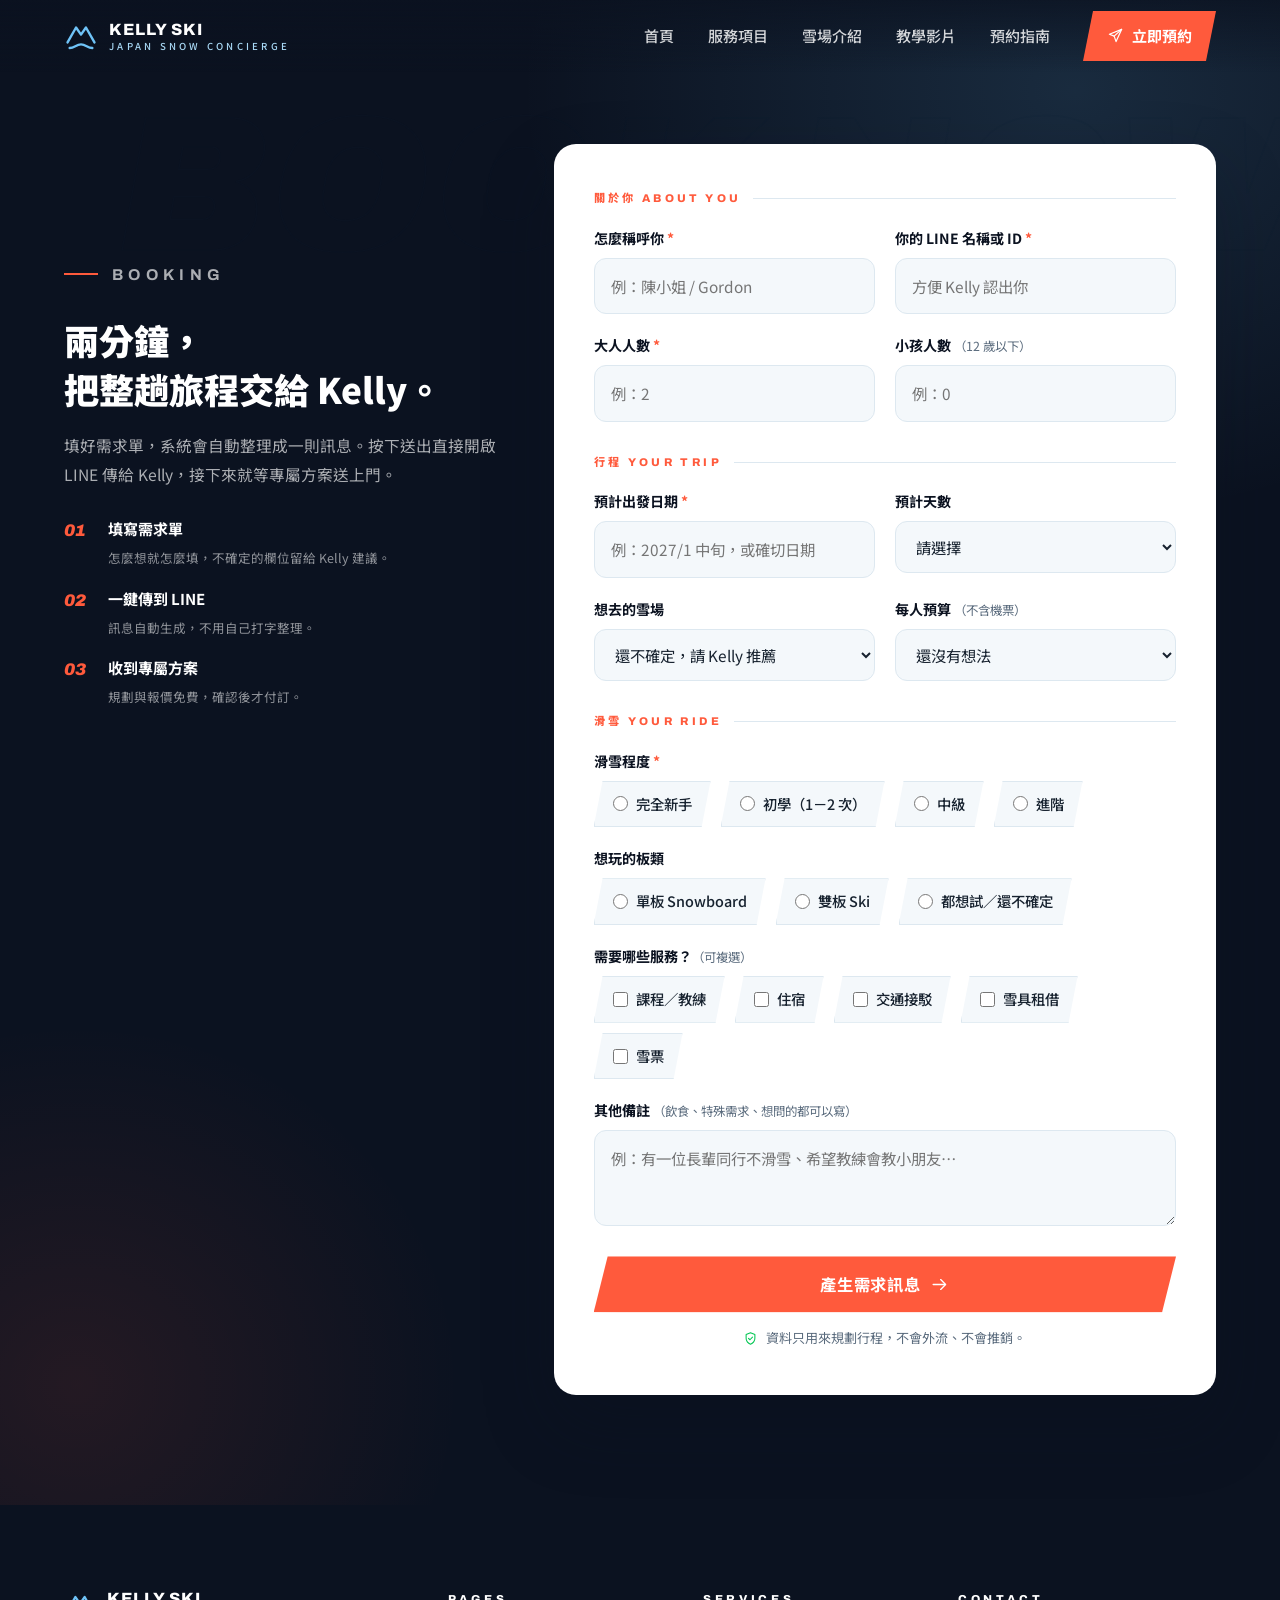
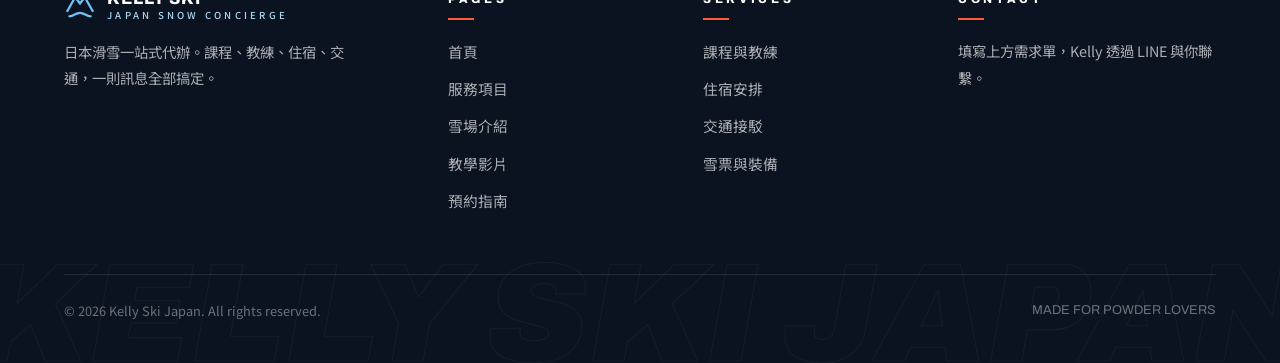
==== commit bc971b67: "Add video showcase: lesson clips and Kelly's ride sections - New videos.html page with two sections " ====
--- a/booking.html
+++ b/booking.html
@@ -76,6 +76,7 @@
       <a href="index.html">首頁</a>
       <a href="services.html">服務項目</a>
       <a href="resorts.html">雪場介紹</a>
+      <a href="videos.html">教學影片</a>
       <a href="guide.html">預約指南</a>
       <a href="booking.html" class="nav-cta active"><svg class="ico"><use href="#i-send"/></svg>立即預約</a>
     </nav>
@@ -240,6 +241,7 @@
           <a href="index.html">首頁</a>
           <a href="services.html">服務項目</a>
           <a href="resorts.html">雪場介紹</a>
+          <a href="videos.html">教學影片</a>
           <a href="guide.html">預約指南</a>
         </nav>
       </div>
--- a/styles.css
+++ b/styles.css
@@ -1077,3 +1077,143 @@
 @media (prefers-reduced-motion: reduce) {
   .js .reveal { opacity: 1; transform: none; transition: none; }
 }
+
+/* =========================================================
+   影片專區
+   ========================================================= */
+.video-grid {
+  display: grid;
+  grid-template-columns: repeat(3, 1fr);
+  gap: 26px;
+  align-items: start; /* 直式與橫式影片混排時，各卡片維持自然高度 */
+}
+@media (max-width: 980px) { .video-grid { grid-template-columns: repeat(2, 1fr); } }
+@media (max-width: 620px) { .video-grid { grid-template-columns: 1fr; } }
+
+.video-card {
+  background: var(--k-white);
+  border: 1px solid var(--k-line);
+  border-radius: var(--radius);
+  overflow: hidden;
+  box-shadow: var(--shadow);
+  transition: transform 0.28s, box-shadow 0.28s;
+  display: flex;
+  flex-direction: column;
+  text-decoration: none;
+  color: inherit;
+}
+.video-card:hover { transform: translateY(-8px); box-shadow: var(--shadow-lg); }
+
+.vc-thumb {
+  position: relative;
+  aspect-ratio: 16 / 9;
+  background: linear-gradient(135deg, var(--k-navy), var(--k-deep));
+  overflow: hidden;
+  cursor: pointer;
+}
+.video-card.v916 .vc-thumb { aspect-ratio: 9 / 12; }
+.vc-thumb img {
+  position: absolute; inset: 0;
+  width: 100%; height: 100%;
+  object-fit: cover;
+  transition: transform 0.5s cubic-bezier(0.2, 0.6, 0.2, 1);
+}
+.video-card:hover .vc-thumb img { transform: scale(1.06); }
+.vc-thumb iframe {
+  position: absolute; inset: 0;
+  width: 100%; height: 100%;
+  border: 0;
+}
+.vc-thumb .ph-scene { position: absolute; inset: 0; width: 100%; height: 100%; }
+
+.vc-play {
+  position: absolute;
+  left: 50%; top: 50%;
+  transform: translate(-50%, -50%);
+  width: 64px; height: 64px;
+  border-radius: 50%;
+  background: rgba(11, 18, 32, 0.66);
+  backdrop-filter: blur(4px);
+  border: 1.5px solid rgba(255, 255, 255, 0.5);
+  display: flex; align-items: center; justify-content: center;
+  transition: transform 0.25s, background 0.25s;
+  z-index: 3;
+  pointer-events: none;
+}
+.video-card:hover .vc-play { transform: translate(-50%, -50%) scale(1.12); background: var(--k-accent); border-color: var(--k-accent); }
+.vc-play svg { width: 24px; height: 24px; fill: #fff; margin-left: 3px; }
+
+.vc-tag {
+  position: absolute;
+  top: 12px; left: 12px;
+  z-index: 3;
+  background: rgba(11, 18, 32, 0.78);
+  backdrop-filter: blur(4px);
+  color: var(--k-ice-dim);
+  font-family: var(--f-en);
+  font-size: 0.66rem; font-weight: 800;
+  letter-spacing: 0.22em; text-transform: uppercase;
+  padding: 5px 13px;
+  clip-path: polygon(7px 0, 100% 0, calc(100% - 7px) 100%, 0 100%);
+}
+.vc-tag.accent { color: #ffd3c8; }
+
+.vc-body { padding: 18px 20px 20px; }
+.vc-body h3 { font-size: 1.02rem; font-weight: 700; color: var(--k-black); line-height: 1.5; }
+.vc-body .vc-sub {
+  margin-top: 6px;
+  font-family: var(--f-en);
+  font-size: 0.68rem; font-weight: 700;
+  letter-spacing: 0.24em; text-transform: uppercase;
+  color: var(--k-muted);
+  display: flex; align-items: center; gap: 8px;
+}
+.vc-body .vc-sub .dot { width: 5px; height: 5px; border-radius: 50%; background: var(--k-accent); }
+
+/* 佔位卡（尚未上架） */
+.video-card.placeholder .vc-thumb { cursor: default; }
+.video-card.placeholder .vc-play { background: rgba(11, 18, 32, 0.4); border-style: dashed; }
+.coming-chip {
+  position: absolute;
+  bottom: 12px; left: 12px;
+  z-index: 3;
+  background: rgba(255, 255, 255, 0.92);
+  color: var(--k-deep);
+  font-size: 0.72rem; font-weight: 700;
+  letter-spacing: 0.1em;
+  padding: 5px 13px;
+  clip-path: polygon(7px 0, 100% 0, calc(100% - 7px) 100%, 0 100%);
+}
+
+/* 區塊小標（影片分區用） */
+.vid-sec-head {
+  display: flex; align-items: baseline; gap: 16px;
+  margin: 0 0 26px;
+  flex-wrap: wrap;
+}
+.vid-sec-head h3 {
+  font-size: 1.35rem; font-weight: 900; color: var(--k-black);
+  display: flex; align-items: center; gap: 12px;
+}
+.vid-sec-head h3 .ico { width: 24px; height: 24px; color: var(--k-accent); }
+.vid-sec-head .en-tag {
+  font-family: var(--f-en);
+  font-style: italic; font-weight: 800;
+  font-size: 0.78rem; letter-spacing: 0.26em; text-transform: uppercase;
+  color: var(--k-muted);
+}
+.on-dark .vid-sec-head h3 { color: var(--k-white); }
+.on-dark .vid-sec-head .en-tag { color: rgba(255,255,255,0.5); }
+
+/* 內文小連結 */
+.link-more {
+  display: inline-flex; align-items: center; gap: 8px;
+  margin-top: 18px;
+  font-weight: 700; font-size: 0.94rem;
+  color: var(--k-accent);
+  text-decoration: none;
+  border-bottom: 2px solid transparent;
+  transition: gap 0.2s, border-color 0.2s;
+}
+.link-more:hover { gap: 13px; border-color: var(--k-accent); }
+.link-more .ico { width: 17px; height: 17px; }
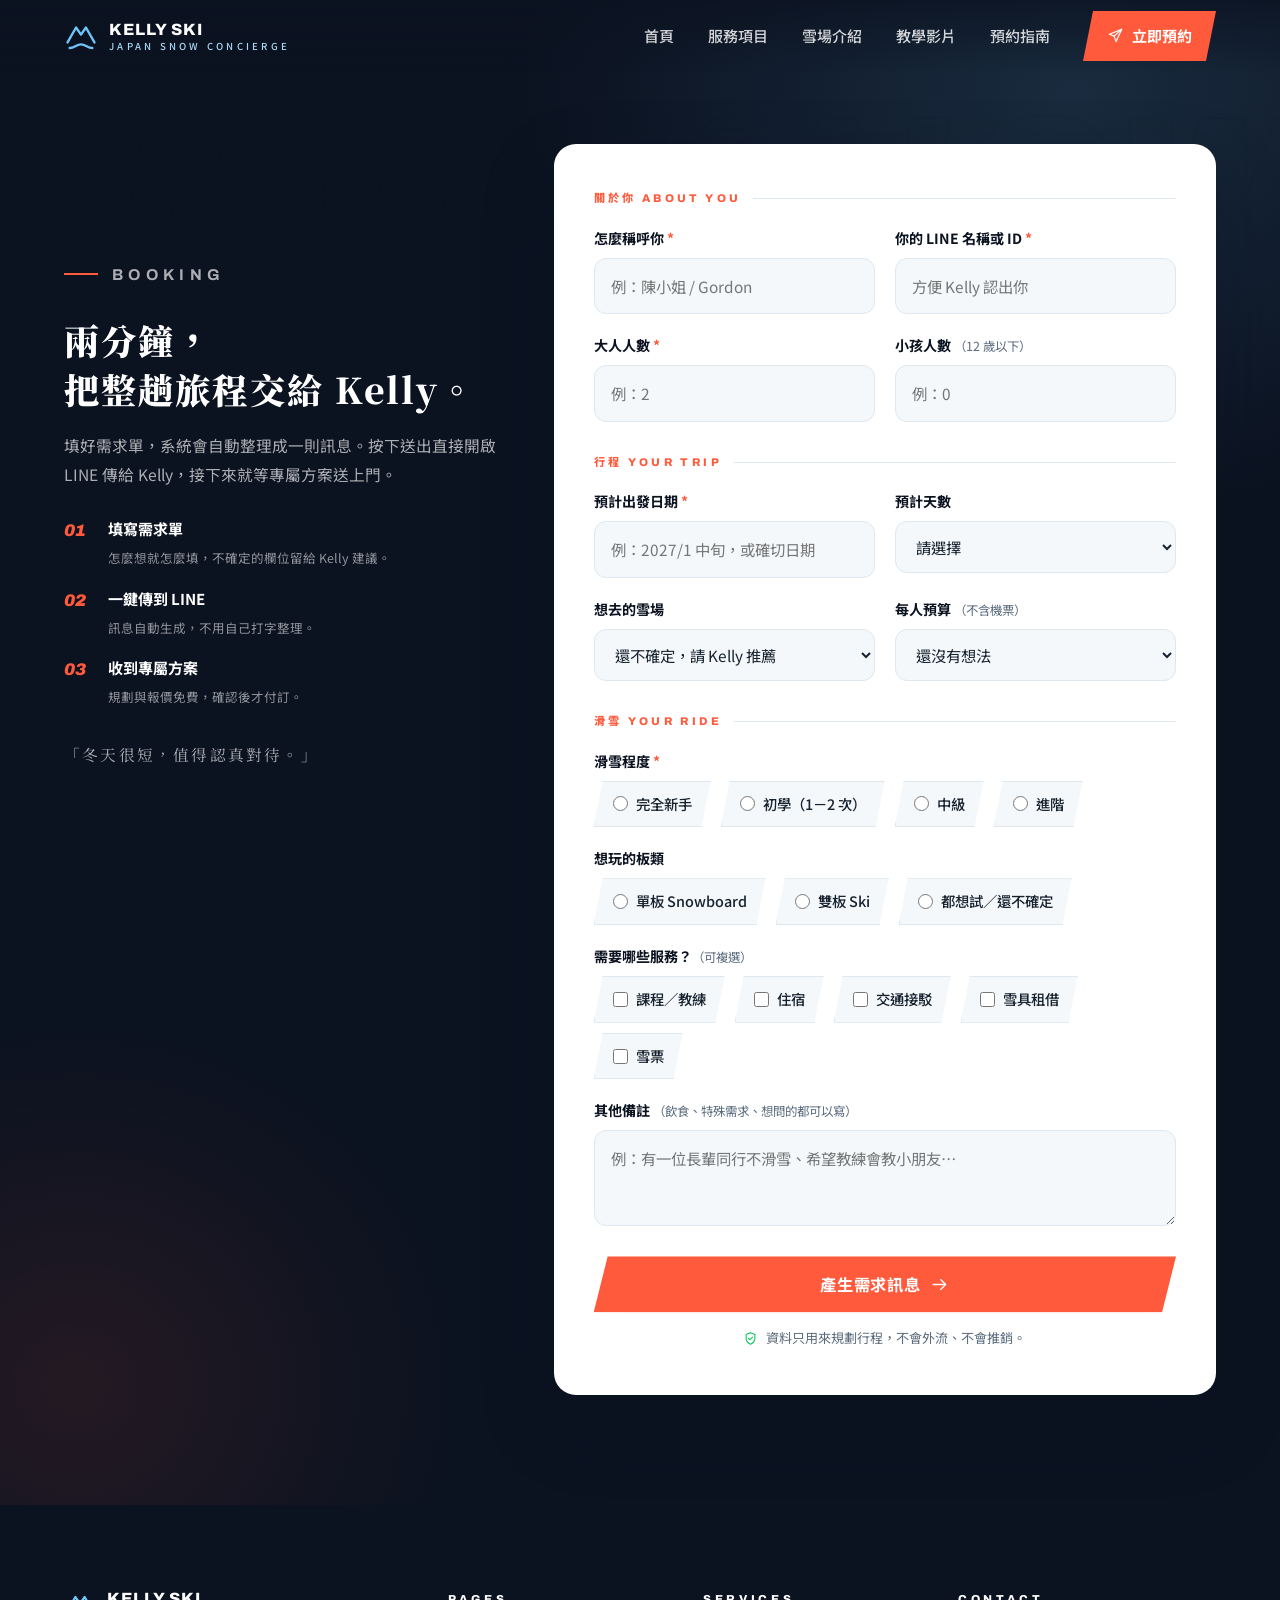
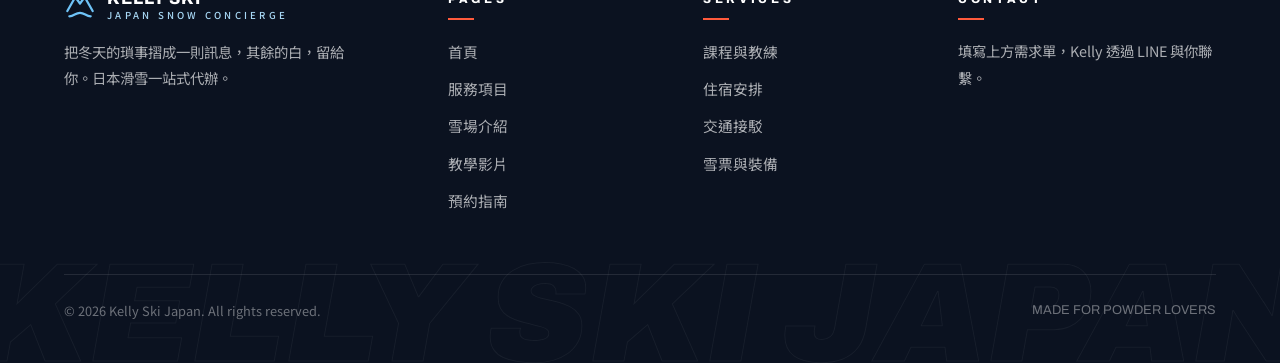
==== commit c8afb9ff: "Literary copy rewrite, serif typography, and GitHub Pages deploy - Rewrite site copy with a poetic, " ====
--- a/booking.html
+++ b/booking.html
@@ -8,7 +8,7 @@
 <link rel="icon" href="data:image/svg+xml,%3Csvg xmlns='http://www.w3.org/2000/svg' viewBox='0 0 64 64'%3E%3Crect width='64' height='64' rx='14' fill='%230b1220'/%3E%3Cpath d='M10 44 26 18l10 14 6-8 12 20Z' fill='%236fc3f7'/%3E%3Cpath d='M14 52c8 0 10-5 18-5s10 5 18 5' stroke='%23ff5a3c' stroke-width='4' fill='none' stroke-linecap='round'/%3E%3C/svg%3E">
 <link rel="preconnect" href="https://fonts.googleapis.com">
 <link rel="preconnect" href="https://fonts.gstatic.com" crossorigin>
-<link href="https://fonts.googleapis.com/css2?family=Archivo:ital,wght@0,500;0,700;0,800;0,900;1,700;1,900&family=Noto+Sans+TC:wght@400;500;700;900&display=swap" rel="stylesheet">
+<link href="https://fonts.googleapis.com/css2?family=Archivo:ital,wght@0,500;0,700;0,800;0,900;1,700;1,900&family=Noto+Sans+TC:wght@400;500;700;900&family=Noto+Serif+TC:wght@600;700;900&display=swap" rel="stylesheet">
 <link rel="stylesheet" href="styles.css">
 <style>
   .booking-page {
@@ -99,6 +99,7 @@
           <li><span class="sn en">02</span><span><b>一鍵傳到 LINE</b><small>訊息自動生成，不用自己打字整理。</small></span></li>
           <li><span class="sn en">03</span><span><b>收到專屬方案</b><small>規劃與報價免費，確認後才付訂。</small></span></li>
         </ul>
+        <p class="side-quote">「冬天很短，值得認真對待。」</p>
       </aside>
 
       <!-- 表單 -->
@@ -233,7 +234,7 @@
           <svg class="ico" style="width:32px;height:32px;color:#6fc3f7"><use href="#i-mark"/></svg>
           <span class="brand-txt"><b>KELLY SKI</b><span>JAPAN SNOW CONCIERGE</span></span>
         </a>
-        <p>日本滑雪一站式代辦。課程、教練、住宿、交通，一則訊息全部搞定。</p>
+        <p>把冬天的瑣事摺成一則訊息，其餘的白，留給你。日本滑雪一站式代辦。</p>
       </div>
       <div>
         <h4>Pages</h4>
--- a/styles.css
+++ b/styles.css
@@ -23,6 +23,7 @@
   /* 字體 */
   --f-tc: 'Noto Sans TC', 'PingFang TC', 'Microsoft JhengHei', system-ui, sans-serif;
   --f-en: 'Archivo', 'Noto Sans TC', system-ui, sans-serif;
+  --f-serif: 'Noto Serif TC', 'Songti TC', 'PMingLiU', serif;
 
   /* 其他 */
   --radius: 18px;
@@ -1065,6 +1066,58 @@
 }
 
 /* =========================================================
+   文學感排版
+   ========================================================= */
+/* 詩意標題改用襯線字 */
+.hero h1,
+.page-hero h1,
+.sec-head h2,
+.cta-band h2,
+.booking-side h2 {
+  font-family: var(--f-serif);
+  letter-spacing: 0.06em;
+}
+.hero h1 { line-height: 1.3; }
+
+/* 直排小語（日式氛圍） */
+.vtext {
+  position: absolute;
+  right: 40px; top: 50%;
+  transform: translateY(-50%);
+  writing-mode: vertical-rl;
+  font-family: var(--f-serif);
+  font-size: 0.98rem;
+  letter-spacing: 0.62em;
+  color: rgba(255, 255, 255, 0.52);
+  z-index: 2;
+  padding-top: 66px;
+}
+.vtext::before {
+  content: "";
+  position: absolute;
+  top: 0; left: 50%;
+  width: 1px; height: 48px;
+  background: linear-gradient(180deg, var(--k-accent), transparent);
+}
+@media (max-width: 1100px) { .vtext { display: none; } }
+
+/* 側欄手寫感引言 */
+.side-quote {
+  margin-top: 30px;
+  font-family: var(--f-serif);
+  font-size: 1.02rem;
+  letter-spacing: 0.14em;
+  color: rgba(255, 255, 255, 0.62);
+}
+
+/* 淺色區的螢光筆重點 */
+.hl-brush {
+  font-style: normal;
+  background: linear-gradient(transparent 62%, rgba(111, 195, 247, 0.45) 62%);
+  padding: 0 0.08em;
+}
+
+/* =========================================================
    進場動畫
    ========================================================= */
 .js .reveal {
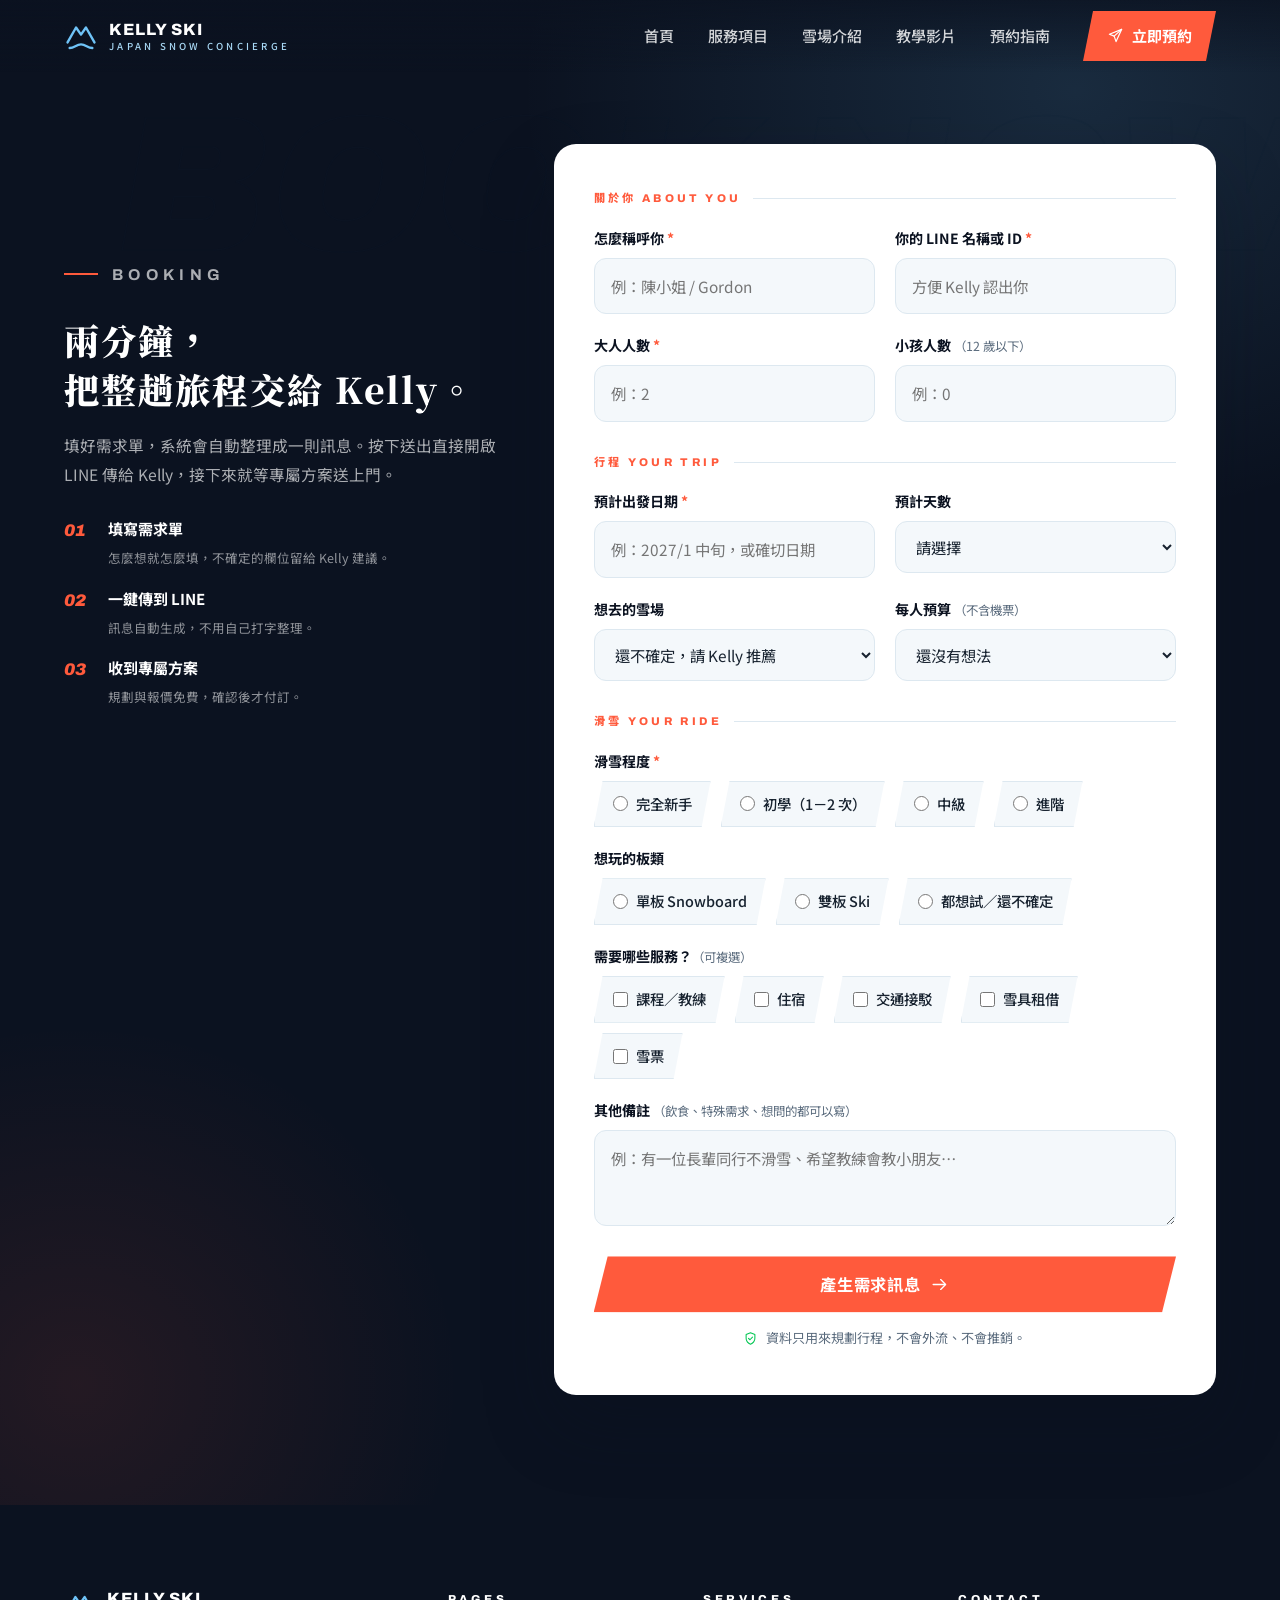
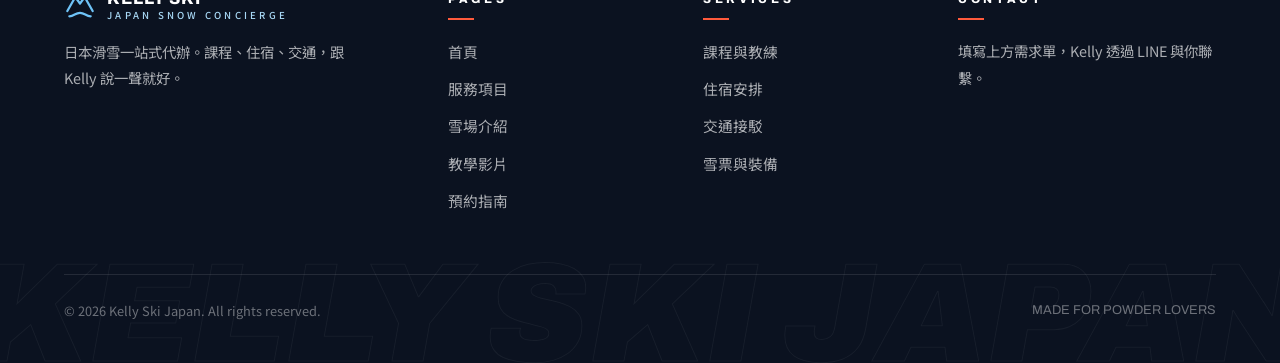
==== commit a7d077ec: "Tone down copy to natural modern ad voice Replace the overly poetic phrasing with plain, confident a" ====
--- a/booking.html
+++ b/booking.html
@@ -99,7 +99,6 @@
           <li><span class="sn en">02</span><span><b>一鍵傳到 LINE</b><small>訊息自動生成，不用自己打字整理。</small></span></li>
           <li><span class="sn en">03</span><span><b>收到專屬方案</b><small>規劃與報價免費，確認後才付訂。</small></span></li>
         </ul>
-        <p class="side-quote">「冬天很短，值得認真對待。」</p>
       </aside>
 
       <!-- 表單 -->
@@ -234,7 +233,7 @@
           <svg class="ico" style="width:32px;height:32px;color:#6fc3f7"><use href="#i-mark"/></svg>
           <span class="brand-txt"><b>KELLY SKI</b><span>JAPAN SNOW CONCIERGE</span></span>
         </a>
-        <p>把冬天的瑣事摺成一則訊息，其餘的白，留給你。日本滑雪一站式代辦。</p>
+        <p>日本滑雪一站式代辦。課程、住宿、交通，跟 Kelly 說一聲就好。</p>
       </div>
       <div>
         <h4>Pages</h4>
